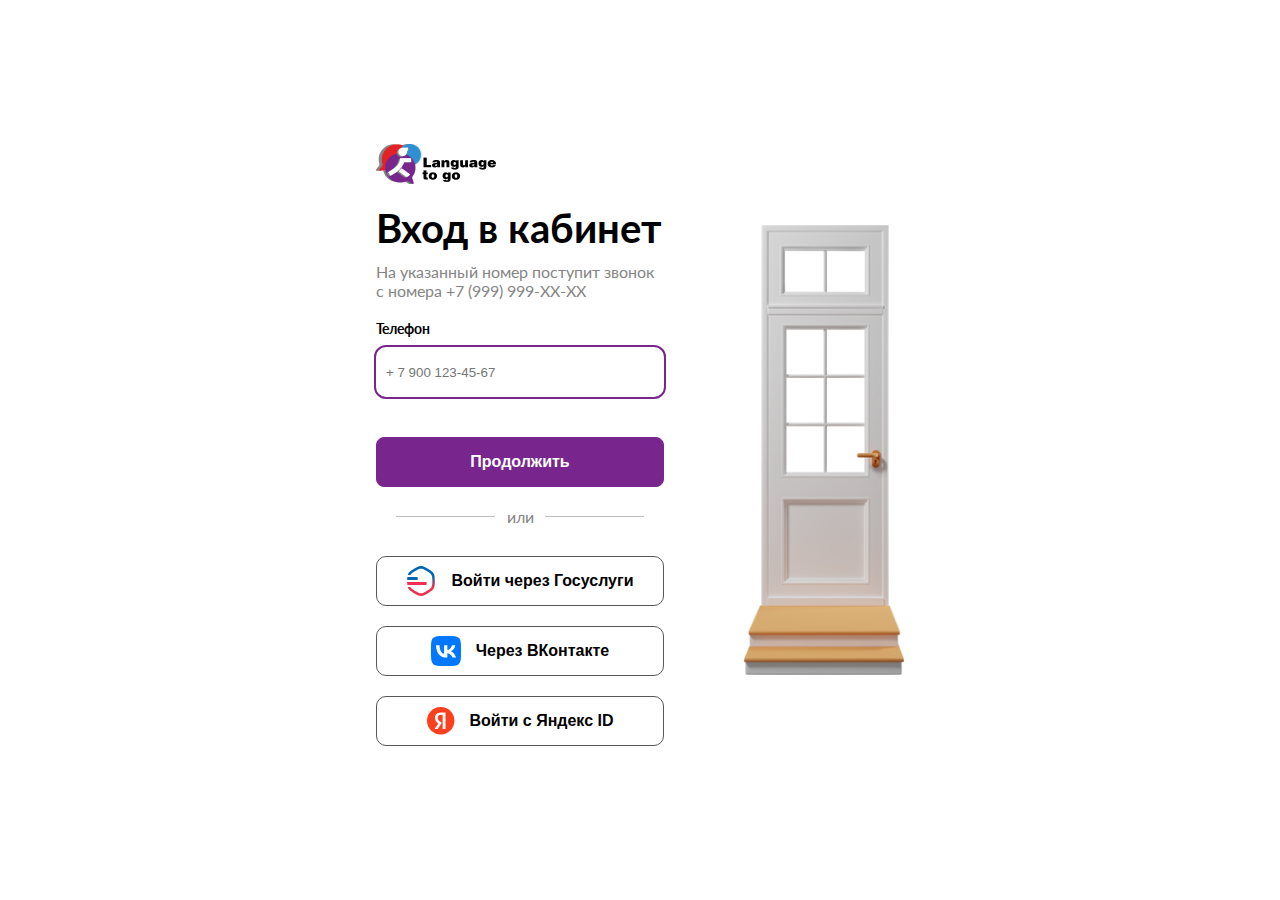
==== pages/login-pages.html @ dc6504d4 "some fix" ====
<!DOCTYPE html>
<html lang="ru">
<head>
    <meta charset="UTF-8">
    <meta http-equiv="X-UA-Compatible" content="IE=edge">
    <meta name="viewport" content="width=device-width, initial-scale=1.0">
    <link rel="stylesheet" href="../css/style.css">
    <link href="https://fonts.googleapis.com/css2?family=Lato:ital,wght@0,400;0,700;1,700&display=swap" rel="stylesheet">
    <title>Login</title>
</head>
<body>
    <section class="login">
        <div class="login-block">
            <div class="login-block_form">
                <img class="logo" alt="logo" src="../images/logo1.png">
                <form action="#" method="get" enctype="multipart/form-data" class="formBox">
                    <span class="title">Вход в кабинет</span>
                    <span class="subTitle">На указанный номер поступит звонок с номера +7 (999) 999-ХХ-ХХ</span>
                    <span class="subInput">Телефон</span>
                    <input placeholder="+ 7 900 123-45-67" type="number" name="telephone" value="" required>
                    <button type="submit" class="button_out">Продолжить</button>
                </form>
                <div class="vector">
                    <span class="line"></span>
                    <span class="text">или</span>
                    <span class="line"></span>
                </div>
                <form class="subForm">
                    <button type="submit" class="button_gos"><img src="../images/svg/socials/gos.svg"><span>Войти через Госуслуги</span></button>
                    <button type="submit" class="button_vk"><img src="../images/svg/socials/vk.svg"><span>Через ВКонтакте</span></button>
                    <button type="submit" class="button_jan"><img src="../images/svg/socials/jand.svg"><span>Войти с Яндекс ID</span></button>
                </form>
            </div>
            <img class="door" alt="door" src="../images/door.png">
        </div>
    </section>
</body>
</html>
---- css/style.css ----
*, *::before, *::after {
  box-sizing: border-box;
}

body {
  background-color: #FFFFFF;
  margin: 0;
  padding: 0;
  font-family: "Lato", sans-serif;
}

::-webkit-scrollbar {
  width: 5px;
}

a {
  text-decoration: none;
}

::-webkit-scrollbar-thumb {
  background-color: #78258D;
  border-radius: 8px;
}

@media (min-width: 1400px) {
  html {
    font-size: 18px;
  }
}
@media (max-width: 1199px) {
  html {
    font-size: 16px;
  }
}
@media (max-width: 991px) {
  html {
    font-size: 14px;
  }
}
@media (max-width: 767px) {
  html {
    font-size: 13px;
  }
}

.button_inter {
  color: #8E49A0;
  border: 1px solid #8E49A0;
  border-radius: 5px;
  transition: 0.5s;
  padding: 12px;
  height: 45px;
  text-decoration: none;
  cursor: pointer;
}
.button_inter:hover {
  color: #FFFFFF;
  background-color: #8E49A0;
}

.button_out {
  color: #FFFFFF;
  border: solid 1px #78258D;
  background-color: #78258D;
  border-radius: 8px;
  text-align: center;
  text-decoration: none;
  transition: 0.5s;
  cursor: pointer;
}
.button_out:hover {
  background-color: #8E49A0;
  border: 1px solid #8E49A0;
}

.header {
  width: 100%;
  height: 100vh;
  margin-bottom: 50px;
}
.header-navBar {
  width: 100%;
  height: 85px;
  display: flex;
  justify-content: space-between;
  align-items: center;
  border-bottom: solid 1px #EFEFFF;
}
.header-navBar_wrapper {
  display: flex;
  justify-content: space-between;
  align-items: center;
  padding-left: 50px;
}
.header-navBar_nav {
  padding-left: 40px;
  display: flex;
}
.header-navBar_nav__a {
  margin: 0px 15px;
  color: #000000;
  text-decoration: none;
  font-weight: 500;
  transition: 0.2s;
}
.header-navBar_nav__a:hover {
  color: #8E49A0;
}
.header-navBar_nav__wrapper {
  position: relative;
  display: flex;
  flex-direction: column;
  align-items: center;
}
.header-navBar_nav__ul {
  margin: 0px 15px;
  cursor: pointer;
  position: relative;
  transition: 0.2s;
  font-weight: 500;
  transition: 0.2s;
}
.header-navBar_nav__ul::after {
  position: absolute;
  bottom: -10px;
  left: -5px;
  width: 65px;
  height: 2px;
  background-color: #8E49A0;
}
.header-navBar_nav__ul::before {
  content: "";
  width: 6px;
  height: 6px;
  position: absolute;
  top: 4px;
  right: -20px;
  border-top: 3px solid #000000;
  border-left: 3px solid #000000;
  transform: rotate(-135deg);
  transition: 0.2s;
}
.header-navBar_nav .shadowBox {
  width: 160px;
  border-radius: 10px;
  box-shadow: 0px 0px 15px 0px #00000026;
  display: flex;
  opacity: 0;
  flex-direction: column;
  justify-content: space-around;
  position: absolute;
  transition: 0.5s all;
  top: 55px;
}
.header-navBar_nav .li {
  color: #000000;
  font-weight: 500;
  text-decoration: none;
  padding: 10px 15px;
  border-bottom: solid #EFEFFF 2px;
}
.header-navBar_nav__wrapper:hover .header-navBar_nav__ul:hover::before {
  border-color: #8E49A0;
  transform: rotate(45deg);
  top: 8px;
}
.header-navBar_nav__wrapper:hover .header-navBar_nav__ul:hover {
  color: #8E49A0;
}
.header-navBar_nav__wrapper:hover .header-navBar_nav__ul:hover::after {
  content: "";
}
.header-navBar_nav__wrapper:hover .li:hover {
  color: #8E49A0;
}
.header-navBar_nav__wrapper:hover .shadowBox {
  opacity: 1;
}
.header-navBar_login {
  margin-right: 35px;
}
.header-navBar_login a {
  padding: 10px 15px;
}
.header-present {
  width: 100%;
  height: 80%;
  display: flex;
  align-items: center;
  justify-content: center;
}
.header-present-info {
  display: flex;
  justify-content: center;
  align-items: center;
}
.header-present-info_head {
  display: flex;
  flex-direction: column;
}
.header-present-info_head__subLine {
  color: #2E90D1;
}
.header-present-info_head__h1 {
  margin: 20px 0;
  font-size: 50px;
  color: #000000;
  font-weight: 700;
}
.header-present-info_head__txt {
  width: 80%;
  font-size: 20px;
  color: #858585;
  line-height: 35px;
  font-weight: 500;
}
.header-present-info_head__button {
  display: flex;
  align-items: center;
  padding-top: 75px;
}
.header-present-info_head__button .butOne {
  color: #FFFFFF;
  font-weight: 600;
  background-color: #78258D;
  border: 1px solid #78258D;
  text-decoration: none;
  padding: 15px 20px;
  border-radius: 8px;
  margin-right: 30px;
}
.header-present-info_head__button .butOne:hover {
  background-color: #8E49A0;
  border: 1px solid #8E49A0;
}
.header-present-info_head__button .play {
  display: flex;
  align-items: center;
}
.header-present-info_head__button .play .wrapper {
  width: 60px;
  height: 60px;
  display: flex;
  justify-content: center;
  align-items: center;
  background-color: #FFEFEF;
  border-radius: 100%;
  margin-right: 10px;
  transition: 0.2s;
}
.header-present-info_head__button .play .wrapper .img {
  fill: #F6B5B6;
  transition: 0.2s;
}
.header-present-info_head__button .play .wrapper svg {
  background-color: #FFEFEF;
  margin-left: 5px;
}
.header-present-info_head__button .play .wrapper .play {
  width: 0;
  height: 0;
  background-color: #FFEFEF;
  border-radius: 45px;
  border-top: 12.5px solid transparent;
  border-left: 20px solid #F6B5B6;
  border-bottom: 12.5px solid transparent;
}
.header-present-info_head__button .play .butTwo {
  width: 500;
  color: #585858;
  text-decoration: none;
  transition: 0.2s;
}
.header-present-info_head__button .play:hover .wrapper .img {
  fill: #E42125;
}
.header-present-info_head__button .play:hover .wrapper svg {
  background-color: #FFEFEF;
}
.header-present-info_head__button .play:hover .butTwo {
  color: #232323;
}
.header-present-image {
  display: flex;
  align-items: center;
  justify-content: center;
}
.header-present-image img {
  width: 650px;
}
@media (max-width: 991px) {
  .header-present {
    flex-direction: column;
  }
  .header-present-image {
    padding-top: 100px;
    order: -1;
    width: 100%;
    height: 50%;
  }
  .header-present-info {
    padding-top: 100px;
    width: 100%;
    height: 50%;
  }
  .header-present-info_head {
    width: 60%;
  }
}
@media (min-width: 992px) {
  .header-present-info {
    width: 50%;
    height: 100%;
  }
  .header-present-info_head {
    width: 75%;
  }
  .header-present-image {
    width: 50%;
    height: 100%;
  }
}
@media (min-width: 1400px) {
  .header-present-info_head {
    width: 60%;
  }
}

.main-cards {
  height: 100vh;
  width: 100%;
  display: flex;
  align-items: center;
  flex-direction: column;
  margin-bottom: 100px;
}
.main-cards-title {
  width: 85%;
  display: flex;
  justify-content: space-between;
  align-items: center;
}
.main-cards-title_h1 {
  color: #000000;
  font-size: 40px;
  font-weight: lighter;
  font-style: italic;
  text-align: left;
  display: block;
  width: 45%;
}
.main-cards-wrapper {
  width: 85%;
  height: 100%;
  display: flex;
  align-items: center;
}
.main-cards-wrapper_card:nth-child(odd) {
  background-color: #DEF1FF;
}
.main-cards-wrapper_card:nth-child(2) {
  background-color: #FDEDE4;
}
.main-cards-wrapper_card {
  display: flex;
  justify-content: center;
  align-items: center;
  border-radius: 10px;
  transition: 0.5s;
}
.main-cards-wrapper_card .wrapper {
  width: 80%;
  height: 80%;
  display: flex;
  flex-direction: column;
  justify-content: space-evenly;
}
.main-cards-wrapper_card .wrapper .title {
  color: #000000;
  font-weight: bold;
  transition: 0.5s;
}
.main-cards-wrapper_card .wrapper .img {
  width: 40px;
  height: 40px;
}
.main-cards-wrapper_card .wrapper .txt_g {
  color: #858585;
  line-height: 23px;
}
.main-cards-wrapper_card .wrapper .txt_g .txt_b {
  color: #000000;
  font-weight: bold;
  margin-left: 5px;
}
.main-cards-wrapper_card .wrapper .box {
  display: flex;
  justify-content: space-between;
  width: 100%;
  margin-top: 10px;
}
.main-cards-wrapper_card .wrapper .box .link {
  text-decoration: none;
  color: #8E49A0;
  font-weight: bold;
  position: relative;
}
.main-cards-wrapper_card .wrapper .box .arrow {
  width: 20px;
  transition: 0.5s;
  position: absolute;
  right: -30px;
  top: 0;
}
.main-cards-wrapper_card .wrapper .box .offer {
  color: #000000;
  font-weight: bold;
}
.main-cards-wrapper_card:hover {
  -webkit-box-shadow: 0px 0px 16px 10px #fdede4;
  -moz-box-shadow: 0px 0px 16px 10px #fdede4;
  box-shadow: 0px 0px 16px 10px #fdede4;
}
.main-cards-wrapper_card:hover .wrapper .title {
  color: #78258D;
}
.main-cards-wrapper_card:hover .box .arrow {
  right: -40px;
}
@media (max-width: 991px) {
  .main-cards-wrapper {
    flex-direction: column;
    justify-content: space-evenly;
  }
  .main-cards-wrapper_card {
    width: 350px;
    height: 300px;
  }
  .main-cards-title_h1 {
    width: 60%;
  }
}
@media (min-width: 992px) {
  .main-cards-title_h1 {
    font-size: 40px;
  }
  .main-cards-wrapper {
    justify-content: space-between;
  }
  .main-cards-wrapper_card {
    width: 400px;
    height: 300px;
  }
}
@media (min-width: 1400px) {
  .main-cards-title_h1 {
    font-size: 50px;
  }
  .main-cards-wrapper_card {
    width: 450px;
    height: 350px;
  }
  .main-cards-wrapper_card .wrapper .title {
    font-size: 28px;
  }
}
.main-info {
  height: 100vh;
  width: 100%;
  display: flex;
  justify-content: center;
  align-items: center;
  margin-bottom: 100px;
}
.main-info-wrapper {
  height: 100%;
  width: 80%;
  display: flex;
  justify-content: space-between;
}
.main-info-wrapper_presentBl {
  display: flex;
  flex-direction: column;
}
.main-info-wrapper_presentBl .title {
  padding-top: 70px;
  font-size: 40px;
  font-style: italic;
  font-weight: 100;
  color: #000000;
}
.main-info-wrapper_presentBl .title .gradient {
  background: linear-gradient(129.1deg, #2E90D1 57.94%, #78258D 71.75%);
  -webkit-background-clip: text;
  -webkit-text-fill-color: transparent;
  background-clip: text;
}
.main-info-wrapper_presentBl .text {
  padding-top: 30px;
  font-size: 20px;
  color: #858585;
  line-height: 1.6;
}
.main-info-wrapper_presentBl .text .gradient {
  background: linear-gradient(135deg, #2E90D1 0%, #78258D 100%);
  -webkit-background-clip: text;
  -webkit-text-fill-color: transparent;
  background-clip: text;
}
.main-info-wrapper_presentBl a {
  text-align: center;
  width: 280px;
  height: 50px;
  font-weight: 600;
  padding: 15px 20px;
  margin-top: 40px;
}
.main-info-wrapper_presentBl .svg {
  width: 30%;
  position: absolute;
  z-index: -2;
  left: 0;
}
.main-info-wrapper_table {
  display: grid;
  grid-template-columns: repeat(2, 1fr);
  grid-template-rows: repeat(3, 1fr);
  grid-column-gap: 100px;
  grid-row-gap: 50px;
}
.main-info-wrapper_table__block {
  display: flex;
  flex-direction: column;
  justify-content: center;
}
.main-info-wrapper_table__block .ico {
  width: 60px;
  padding-bottom: 16px;
}
.main-info-wrapper_table__block .title {
  font-size: 20px;
  font-weight: bold;
  padding-bottom: 10px;
}
.main-info-wrapper_table__block .subTitle {
  color: #858585;
}
@media (max-width: 991px) {
  .main-info-wrapper {
    flex-direction: column;
    justify-content: space-evenly;
  }
  .main-info-wrapper_presentBl {
    width: 100%;
  }
  .main-info-wrapper_table {
    width: 100%;
  }
}
@media (min-width: 992px) {
  .main-info-wrapper {
    justify-content: space-between;
  }
  .main-info-wrapper_presentBl {
    width: 40%;
  }
  .main-info-wrapper_table {
    width: 55%;
  }
}
.main-intr {
  width: 100%;
  display: flex;
  justify-content: center;
  margin-bottom: 100px;
}
.main-intr-wrapper {
  width: 80%;
  display: flex;
  flex-direction: column;
  align-items: center;
}
.main-intr-wrapper .titleBg {
  color: #000000;
  font-size: 40px;
  font-style: italic;
  font-weight: 100;
}
.main-intr-wrapper_block {
  padding: 50px 0;
  display: flex;
  justify-content: space-between;
}
.main-intr-wrapper_block__txt {
  display: flex;
  flex-direction: column;
  align-items: flex-start;
  justify-content: center;
}
.main-intr-wrapper_block__txt .nummer_01 {
  background-color: #2E90D1;
  border-radius: 50px;
  font-size: 18px;
  color: #FFFFFF;
  text-align: center;
  padding: 2.5px 15px;
  font-weight: bold;
}
.main-intr-wrapper_block__txt .nummer_02 {
  background-color: #78258D;
  border-radius: 50px;
  font-size: 18px;
  color: #FFFFFF;
  text-align: center;
  padding: 2.5px 15px;
  font-weight: bold;
}
.main-intr-wrapper_block__txt .nummer_03 {
  background-color: #E42125;
  border-radius: 50px;
  font-size: 18px;
  color: #FFFFFF;
  text-align: center;
  padding: 2.5px 15px;
  font-weight: bold;
}
.main-intr-wrapper_block__txt .title {
  font-weight: 700;
  font-size: 28px;
  padding: 20px 0;
}
.main-intr-wrapper_block__txt .text {
  color: #858585;
  line-height: 1.6;
}
.main-intr-wrapper_block__txt a {
  width: 200px;
  height: 50px;
  font-weight: 600;
  padding: 15px 20px;
  margin-top: 40px;
}
.main-intr-wrapper_block .image {
  width: 50%;
}
@media (min-width: 992px) {
  .main-intr-wrapper_block__txt {
    padding: 0 80px;
  }
}
.main-path {
  width: 100%;
  margin-bottom: 100px;
}
.main-path-wrapper {
  width: 100%;
  display: flex;
  justify-content: center;
  align-items: center;
}
.main-path-block {
  display: flex;
  justify-content: center;
  align-items: center;
  position: relative;
  width: 75%;
  height: 550px;
}
.main-path-block .bck-gradient {
  position: absolute;
  top: 0;
  left: 0;
  width: 100%;
  height: 100%;
  z-index: -1;
  border-radius: 40px;
  background: linear-gradient(135deg, #2E90D1 0%, #78258D 100%);
  opacity: 0.1;
}
.main-path-block .image {
  width: 40%;
  height: 100%;
  display: flex;
  justify-content: center;
}
.main-path-block .image img {
  position: absolute;
  bottom: 0;
  width: 400px;
  height: 450px;
}
.main-path-block_txt {
  height: 100%;
  width: 40%;
  display: flex;
  flex-direction: column;
  justify-content: center;
  margin-right: 30px;
}
.main-path-block_txt .title {
  color: #000000;
  font-size: 40px;
  font-style: italic;
  font-weight: 100;
  padding-bottom: 15px;
}
.main-path-block_txt .title .gradient {
  background: linear-gradient(129.1deg, #2E90D1 57.94%, #78258D 71.75%);
  -webkit-background-clip: text;
  -webkit-text-fill-color: transparent;
  background-clip: text;
  padding-left: 7.5px;
}
.main-path-block_txt .block {
  list-style-image: url("../images/mark.png");
}
.main-path-block_txt .block .stell {
  padding: 5px 0;
  line-height: 1.6;
  color: #585858;
  font-weight: 550;
}
.main-coments {
  width: 100%;
  display: flex;
  justify-content: center;
  margin-bottom: 100px;
}
.main-coments-outpood {
  width: 75%;
  display: flex;
  flex-direction: column;
}
.main-coments-tltBlock {
  display: flex;
  justify-content: space-between;
}
.main-coments-tltBlock_title {
  color: #000000;
  font-size: 40px;
  font-style: italic;
  font-weight: 100;
}
.main-coments-wrapper {
  padding-top: 60px;
  display: flex;
}
.main-coments-wrapper_img {
  width: 50%;
}
.main-coments-wrapper--slider {
  display: flex;
  align-items: center;
  justify-content: center;
  width: 50%;
  height: 100%;
}
.main-coments-wrapper--slider .slider-wrapper {
  display: flex;
  flex-direction: column;
  width: 95%;
  background-color: #FDEDE4;
  border-radius: 8px;
}
.main-coments-wrapper--slider__blc {
  display: flex;
  flex-direction: column;
  padding: 40px;
}
.main-coments-wrapper--slider__blc .blc_tlt {
  display: flex;
  justify-content: space-between;
}
.main-coments-wrapper--slider__blc .blc_tlt img {
  width: 190px;
  height: 30px;
}
.main-coments-wrapper--slider__blc .blc_tlt .infos {
  display: flex;
  flex-direction: column;
}
.main-coments-wrapper--slider__blc .blc_tlt .infos .name {
  font-size: 20px;
  color: #000000;
}
.main-coments-wrapper--slider__blc .blc_tlt .infos .subTitle {
  padding-top: 5px;
  color: #585858;
}
.main-coments-wrapper--slider__blc .text {
  color: #585858;
  padding-top: 20px;
  line-height: 1.5;
}
.main-anruf {
  width: 100%;
  display: flex;
  justify-content: center;
  margin-bottom: 100px;
}
.main-anruf-wrapper {
  width: 75%;
  height: 550px;
  display: flex;
  justify-content: space-evenly;
  align-items: center;
  position: relative;
}
.main-anruf-wrapper .backGrad {
  width: 100%;
  height: 100%;
  position: absolute;
  top: 0;
  left: 0;
  z-index: -1;
  background: #2E90D1;
  opacity: 0.1;
  border-radius: 40px;
}
.main-anruf-wrapper_formBox {
  display: flex;
  flex-direction: column;
  width: 40%;
}
.main-anruf-wrapper_formBox .title {
  color: #000000;
  font-size: 40px;
  font-style: italic;
  font-weight: 100;
  padding-bottom: 15px;
}
.main-anruf-wrapper_formBox .form .subTitle {
  color: #000000;
  font-size: 14px;
  font-weight: bold;
}
.main-anruf-wrapper_formBox .form .inputBox {
  display: flex;
  padding-top: 10px;
}
.main-anruf-wrapper_formBox .form .inputBox input {
  border: none;
  border-radius: 10px;
  width: 65%;
  height: 50px;
  outline: none;
  padding: 10px 15px;
  caret-color: #78258D;
}
.main-anruf-wrapper_formBox .form .inputBox button {
  height: 50px;
  padding: 0 15px;
  margin-left: 15px;
  font-weight: bold;
  cursor: pointer;
}
.main-anruf-wrapper_formBox .form .boxCheck {
  padding-top: 15px;
  display: flex;
}
.main-anruf-wrapper_formBox .form .boxCheck .inpt_wrapper {
  display: flex;
  align-items: center;
  padding-right: 8px;
}
.main-anruf-wrapper_formBox .form .boxCheck .inpt_wrapper input[type=checkbox] {
  width: 25px;
  height: 25px;
  appearance: none;
  cursor: pointer;
  display: flex;
  justify-content: center;
  align-items: center;
  border: 2px solid #78258D;
  background-color: #FFFFFF;
  border-radius: 3.5px;
  transition: 0.8s;
}
.main-anruf-wrapper_formBox .form .boxCheck .inpt_wrapper input[type=checkbox]::before {
  content: url("/images/svg/check.svg");
  width: 20px;
  height: 20px;
}
.main-anruf-wrapper_formBox .form .boxCheck .inpt_wrapper input[type=checkbox]:checked {
  background-color: #78258D;
}
.main-anruf-wrapper_formBox .form .boxCheck .link_wrapper {
  color: #585858;
}
.main-anruf-wrapper_formBox .form .boxCheck .link_wrapper .link {
  color: #2E90D1;
}
.main-anruf-wrapper .img {
  width: 350px;
  height: 400px;
}
.main-news {
  width: 100%;
  display: flex;
  justify-content: center;
  margin-bottom: 100px;
}
.main-news-outpood {
  width: 75%;
}
.main-news-wrapper {
  display: flex;
  flex-direction: column;
  width: 100%;
}
.main-news-wrapper--tltBlc {
  width: 100%;
  display: flex;
  justify-content: space-between;
  align-items: center;
  margin-bottom: 60px;
}
.main-news-wrapper--tltBlc_title {
  color: #000000;
  font-size: 40px;
  font-style: italic;
  font-weight: 100;
}
.main-news-wrapper--list {
  width: 100%;
  display: flex;
  align-items: center;
  justify-content: space-between;
}
.main-news-wrapper--list_blc {
  width: 350px;
  height: 300px;
  display: flex;
  flex-direction: column;
  justify-content: center;
  align-items: center;
  border-radius: 20px;
  transition: 0.5s;
}
.main-news-wrapper--list_blc .contant {
  width: 80%;
  display: flex;
  flex-direction: column;
}
.main-news-wrapper--list_blc .contant .title {
  font-size: 20px;
  color: #000000;
  font-weight: 700;
  transition: 0.5s;
}
.main-news-wrapper--list_blc .contant .date {
  padding: 5px 0;
  color: #2E90D1;
}
.main-news-wrapper--list_blc .contant .text {
  color: #585858;
}
.main-news-wrapper--list_blc .button {
  padding-top: 15px;
  width: 80%;
  display: flex;
  justify-content: space-between;
  align-items: center;
}
.main-news-wrapper--list_blc .button .btn-news {
  color: #333333;
  text-decoration: none;
  background-color: #EFEFFF;
  padding: 5px 15px;
  border-radius: 5px;
}
.main-news-wrapper--list_blc .button .link {
  text-decoration: none;
  color: #8E49A0;
  position: relative;
  margin-right: 20px;
}
.main-news-wrapper--list_blc .button .arrow {
  width: 20px;
  position: absolute;
  right: -25px;
}
.main-news-wrapper--list_blc:hover {
  -webkit-box-shadow: 0px 0px 16px 10px #efefff;
  -moz-box-shadow: 0px 0px 16px 10px #efefff;
  box-shadow: 0px 0px 16px 10px #efefff;
}
.main-news-wrapper--list_blc:hover .title {
  color: #78258D;
}
.main-answr {
  width: 100%;
  display: flex;
  justify-content: center;
  margin-bottom: 100px;
}
.main-answr-wrapper {
  width: 75%;
  display: flex;
}
.main-answr-tltBlc {
  width: 30%;
  display: flex;
  flex-direction: column;
}
.main-answr-tltBlc_title {
  color: #000000;
  font-size: 40px;
  font-style: italic;
  font-weight: 100;
  margin-bottom: 30px;
}
.main-answr-tltBlc .button_out {
  padding: 15px 10px;
  width: 160px;
  margin-bottom: 40px;
}
.main-answr-acrd {
  width: 70%;
  display: flex;
  flex-direction: column;
}
.main-answr-acrd_acordion {
  display: flex;
  flex-direction: column;
  background-color: #EFEFFF;
  border-radius: 10px;
  margin: 10px 0;
}
.main-answr-acrd_acordion .blc_tlt {
  display: flex;
  justify-content: space-between;
  align-items: center;
  width: 100%;
  padding: 20px 20px;
}
.main-answr-acrd_acordion .blc_tlt .title {
  color: #000000;
  font-size: 20px;
  font-weight: bold;
}
.main-answr-acrd_acordion .blc_tlt .btn.active {
  background-color: #78258D;
}
.main-answr-acrd_acordion .blc_tlt .btn.active span {
  transform: rotate(-45deg);
}
.main-answr-acrd_acordion .blc_tlt .btn.active span:before {
  background-color: #FFFFFF;
}
.main-answr-acrd_acordion .blc_tlt .btn.active span::after {
  background-color: #FFFFFF;
}
.main-answr-acrd_acordion .blc_tlt .btn {
  width: 40px;
  height: 40px;
  border-radius: 5px;
}
.main-answr-acrd_acordion .blc_tlt .btn .clc {
  display: inline-block;
  cursor: pointer;
  width: 40px;
  height: 40px;
  transform: rotate(0deg);
  position: relative;
  transition: 0.8s;
}
.main-answr-acrd_acordion .blc_tlt .btn .clc:before {
  content: "";
  position: absolute;
  width: 25px;
  height: 2px;
  left: 50%;
  top: 50%;
  transform: translate(-50%, -50%);
  background-color: #78258D;
}
.main-answr-acrd_acordion .blc_tlt .btn .clc:after {
  content: "";
  position: absolute;
  width: 2px;
  height: 25px;
  left: 50%;
  top: 50%;
  transform: translate(-50%, -50%);
  background-color: #78258D;
}
.main-answr-acrd_acordion .blc-cnt {
  color: #585858;
  max-height: 0;
  opacity: 0;
  overflow: hidden;
  transition: max-height 0.5s;
}
.main-answr-acrd_acordion .blc-cnt.active {
  margin: 0px 20px 20px 20px;
  opacity: 1;
}

.footer {
  width: 100%;
  display: flex;
  flex-direction: column;
}
.footer-top {
  height: 400px;
  width: 100%;
  display: flex;
  justify-content: center;
  background-color: #78258D;
}
.footer-top-wrapper {
  width: 80%;
  display: flex;
  justify-content: space-between;
  align-items: center;
}
.footer-top-box {
  width: 20%;
  height: 60%;
  display: flex;
  flex-direction: column;
  justify-content: space-around;
}
.footer-top-box .title {
  font-size: 20px;
  font-weight: bold;
}
.footer-top-box .link {
  color: #FFFFFF;
}
.footer-top-box .logo {
  width: 180px;
}
.footer-top-box span {
  color: #FFFFFF;
}
.footer-top-box_nav {
  display: flex;
  align-items: center;
}
.footer-top-box_nav .li {
  padding: 0 10px 0 0;
}
.footer-bot {
  width: 100%;
  background-color: #232323;
  display: flex;
  justify-content: center;
}
.footer-bot-wrapper {
  display: flex;
  justify-content: space-between;
  width: 80%;
  padding: 10px 0;
}
.footer-bot-wrapper span {
  color: #FFFFFF;
  font-size: 14px;
}
.footer-bot-wrapper_rules {
  width: 60%;
  display: flex;
  justify-content: space-evenly;
}
.footer-bot-wrapper_rules .lic {
  font-size: 14px;
  color: #FFFFFF;
}

.login {
  width: 100%;
  height: 100vh;
  display: flex;
  justify-content: center;
}
.login-block {
  width: 50%;
  display: flex;
  justify-content: center;
  align-items: center;
}
.login-block .door {
  width: 160px;
  height: 450px;
  margin-left: 80px;
}
.login-block_form {
  width: 45%;
  display: flex;
  flex-direction: column;
}
.login-block_form .logo {
  width: 120px;
  height: 40px;
  margin-bottom: 20px;
}
.login-block_form .formBox {
  display: flex;
  flex-direction: column;
  /* Firefox */
}
.login-block_form .formBox .title {
  padding-bottom: 10px;
  font-size: 40px;
  font-weight: bold;
}
.login-block_form .formBox .subTitle {
  color: #858585;
  padding-bottom: 20px;
}
.login-block_form .formBox .subInput {
  font-weight: bold;
  font-size: 14px;
  padding-bottom: 10px;
}
.login-block_form .formBox input::placeholder {
  outline-color: #858585;
}
.login-block_form .formBox input::-webkit-outer-spin-button,
.login-block_form .formBox input::-webkit-inner-spin-button {
  -webkit-appearance: none;
  margin: 0;
}
.login-block_form .formBox input[type=number] {
  -moz-appearance: textfield;
}
.login-block_form .formBox input {
  padding: 5px 10px;
  border: none;
  outline: solid 2px #78258D;
  border-radius: 10px;
  margin-bottom: 40px;
  caret-color: #78258D;
  height: 50px;
}
.login-block_form .formBox .button_out {
  height: 50px;
  font-size: 16px;
  font-weight: 600;
}
.login-block_form .vector {
  width: 100%;
  display: flex;
  justify-content: space-between;
  align-items: center;
  padding: 20px;
}
.login-block_form .vector .line {
  width: 40%;
  height: 1px;
  border-bottom: 1px solid #BDBDBD;
}
.login-block_form .vector .text {
  color: #858585;
}
.login-block_form .subForm {
  display: flex;
  flex-direction: column;
}
.login-block_form .subForm button {
  height: 50px;
  margin: 10px 0;
  font-size: 16px;
  font-weight: 600;
  display: flex;
  align-items: center;
  justify-content: center;
  transition: 0.1s ease-in;
  cursor: pointer;
  outline: none;
  border: 1px solid #585858;
  border-radius: 10px;
  background-color: #FFFFFF;
}
.login-block_form .subForm button img {
  padding-right: 15px;
}
.login-block_form .subForm button:hover {
  color: #2E90D1;
  border: 2px solid #2E90D1;
}
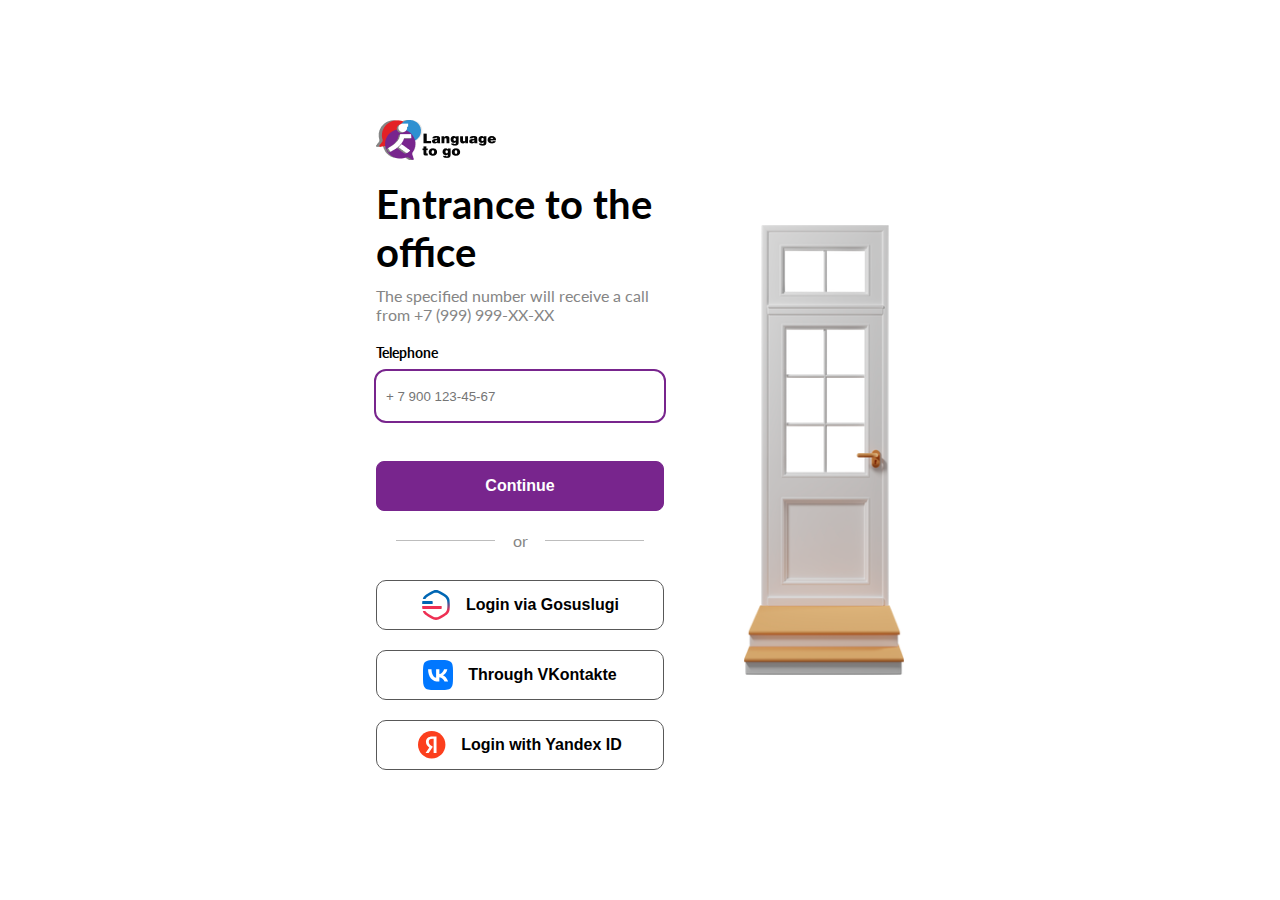
==== commit 60c32716: "neww fix" ====
--- a/pages/login-pages.html
+++ b/pages/login-pages.html
@@ -1,5 +1,5 @@
 <!DOCTYPE html>
-<html lang="ru">
+<html lang="en">
 <head>
     <meta charset="UTF-8">
     <meta http-equiv="X-UA-Compatible" content="IE=edge">
@@ -14,21 +14,21 @@
             <div class="login-block_form">
                 <img class="logo" alt="logo" src="../images/logo1.png">
                 <form action="#" method="get" enctype="multipart/form-data" class="formBox">
-                    <span class="title">Вход в кабинет</span>
-                    <span class="subTitle">На указанный номер поступит звонок с номера +7 (999) 999-ХХ-ХХ</span>
-                    <span class="subInput">Телефон</span>
+                    <span class="title">Entrance to the office</span>
+                    <span class="subTitle">The specified number will receive a call from +7 (999) 999-XX-XX</span>
+                    <span class="subInput">Telephone</span>
                     <input placeholder="+ 7 900 123-45-67" type="number" name="telephone" value="" required>
-                    <button type="submit" class="button_out">Продолжить</button>
+                    <button type="submit" class="button_out">Continue</button>
                 </form>
                 <div class="vector">
                     <span class="line"></span>
-                    <span class="text">или</span>
+                    <span class="text">or</span>
                     <span class="line"></span>
                 </div>
                 <form class="subForm">
-                    <button type="submit" class="button_gos"><img src="../images/svg/socials/gos.svg"><span>Войти через Госуслуги</span></button>
-                    <button type="submit" class="button_vk"><img src="../images/svg/socials/vk.svg"><span>Через ВКонтакте</span></button>
-                    <button type="submit" class="button_jan"><img src="../images/svg/socials/jand.svg"><span>Войти с Яндекс ID</span></button>
+                    <button type="submit" class="button_gos"><img src="../images/svg/socials/gos.svg"><span>Login via Gosuslugi</span></button>
+                    <button type="submit" class="button_vk"><img src="../images/svg/socials/vk.svg"><span>Through VKontakte</span></button>
+                    <button type="submit" class="button_jan"><img src="../images/svg/socials/jand.svg"><span>Login with Yandex ID</span></button>
                 </form>
             </div>
             <img class="door" alt="door" src="../images/door.png">
